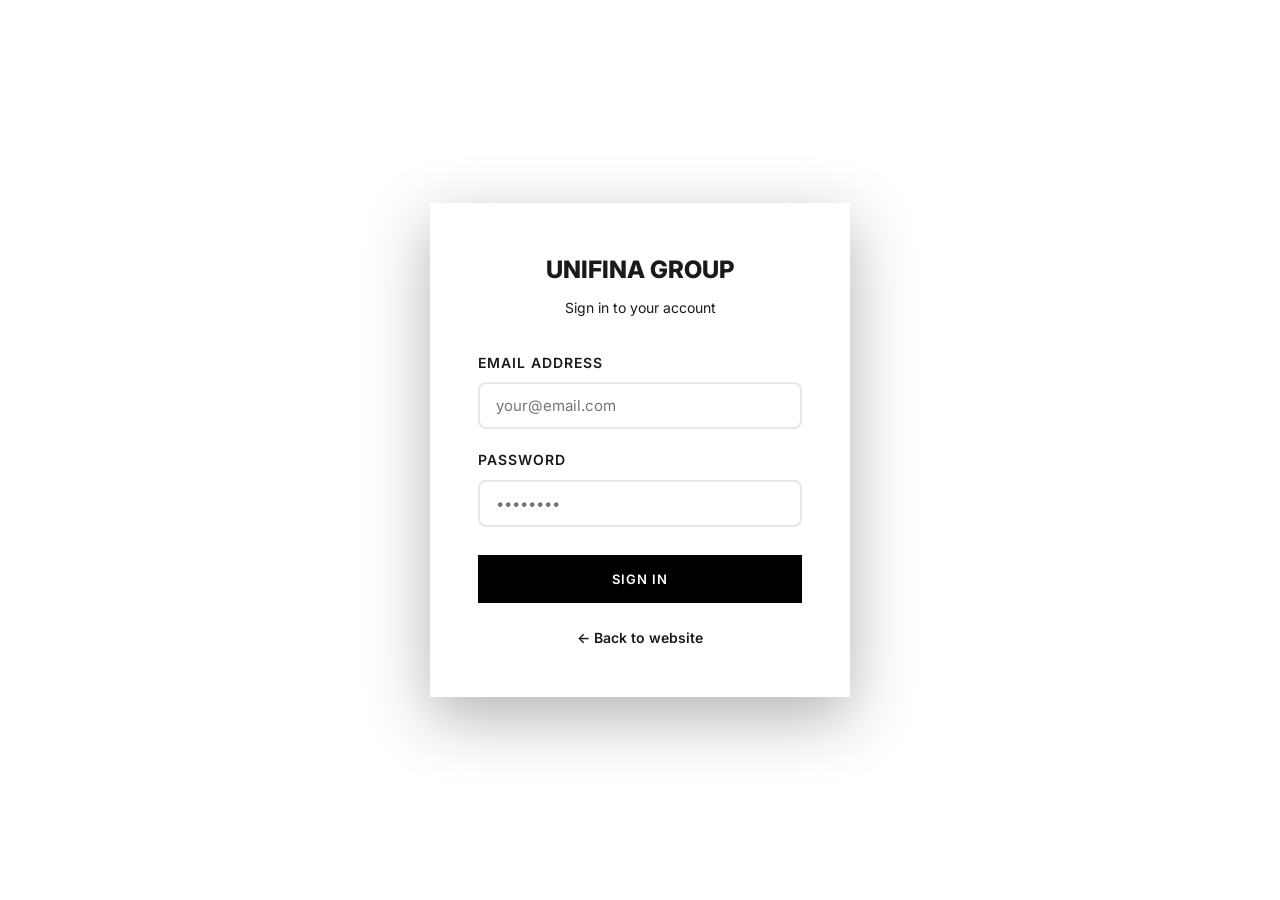
==== frontend/hr-dashboard.html @ 153a6ac1 "Initial commit - Unifina Group HR System" ====
<!DOCTYPE html>
<html lang="en">
<head>
    <meta charset="UTF-8">
    <meta name="viewport" content="width=device-width, initial-scale=1.0">
    <title>HR Dashboard — Unifina Group</title>
    <link rel="stylesheet" href="css/style.css">
    <link rel="preconnect" href="https://fonts.googleapis.com">
<link href="https://fonts.googleapis.com/css2?family=Inter:wght@400;600;700;800&display=swap" rel="stylesheet">
    <style>
        body { background: var(--light-gray); }

       .dashboard-header {
            background: #000000;
            padding: 0 40px;
            height: 64px;
            display: flex;
            justify-content: space-between;
            align-items: center;
            border-bottom: 1px solid rgba(255,255,255,0.1);
        }

        .dashboard-header .logo {
            font-family: 'Playfair Display', serif;
            font-size: 16px;
            color: #ffffff;
            letter-spacing: 1px;
        }

        .dashboard-header .user-info {
            color: var(--white);
            font-size: 14px;
            display: flex;
            align-items: center;
            gap: 16px;
        }

        .logout-btn {
            background: transparent;
            border: 1px solid #ffffff;
            color: #ffffff;
            padding: 6px 18px;
            cursor: pointer;
            font-size: 12px;
            letter-spacing: 0.5px;
            font-family: 'Inter', sans-serif;
            transition: all 0.25s ease;
        }

        .logout-btn:hover {
            background: #000000;
            color: #ffffff;
        }
        .dashboard-body {
            display: flex;
            min-height: calc(100vh - 60px);
        }

        .sidebar {
            width: 240px;
            background: var(--white);
            padding: 24px 0;
            box-shadow: 2px 0 8px rgba(0,0,0,0.06);
        }

        .sidebar-item {
            padding: 14px 24px;
            cursor: pointer;
            font-size: 14px;
            font-weight: 600;
            color: var(--text-muted);
            transition: var(--transition);
            border-left: 3px solid transparent;
        }

        .sidebar-item:hover, .sidebar-item.active {
            color: var(--primary);
            border-left-color: var(--gold);
            background: var(--light-gray);
        }

        .main-content {
            flex: 1;
            padding: 32px 40px;
        }

        .stats-grid {
            display: grid;
            grid-template-columns: repeat(4, 1fr);
            gap: 20px;
            margin-bottom: 32px;
        }

        .stat-card {
            background: var(--white);
            padding: 24px;
            border-radius: var(--border-radius);
            box-shadow: var(--shadow);
            text-align: center;
        }

        .stat-card .stat-number {
            font-size: 36px;
            font-weight: 800;
            color: var(--primary);
        }

        .stat-card .stat-label {
            font-size: 13px;
            color: var(--text-muted);
            margin-top: 4px;
        }

        .stat-card .stat-icon {
            font-size: 28px;
            margin-bottom: 8px;
        }

        .section-card {
            background: var(--white);
            border-radius: var(--border-radius);
            box-shadow: var(--shadow);
            padding: 24px;
            margin-bottom: 24px;
        }

        .section-title {
            font-size: 18px;
            font-weight: 700;
            color: var(--primary);
            margin-bottom: 20px;
            display: flex;
            justify-content: space-between;
            align-items: center;
        }

        .filters {
            display: flex;
            gap: 12px;
            margin-bottom: 20px;
            flex-wrap: wrap;
        }

        .filters input, .filters select {
            padding: 8px 14px;
            border: 2px solid #E5E7EB;
            border-radius: 8px;
            font-size: 14px;
            outline: none;
        }

        .filters input:focus, .filters select:focus {
            border-color: var(--primary);
        }

       .filter-btn {
            padding: 8px 20px;
            background: #000000;
            color: #ffffff;
            border: none;
            cursor: pointer;
            font-size: 12px;
            font-weight: 600;
            letter-spacing: 0.5px;
            text-transform: uppercase;
            font-family: 'Inter', sans-serif;
            transition: all 0.25s ease;
        }

        .filter-btn:hover {
            background: #333333;
        }

        table {
            width: 100%;
            border-collapse: collapse;
            font-size: 14px;
        }

        th {
            background: var(--light-gray);
            padding: 12px 16px;
            text-align: left;
            font-weight: 700;
            color: var(--primary);
            font-size: 13px;
        }

        td {
            padding: 12px 16px;
            border-bottom: 1px solid #F0F0F0;
            color: var(--text-dark);
        }

        tr:hover td {
            background: #FAFAFA;
        }

        .badge {
            padding: 4px 10px;
            border-radius: 20px;
            font-size: 12px;
            font-weight: 600;
        }

        .badge-active { background: #D4EDDA; color: #155724; }
        .badge-late { background: #FFEEBA; color: #856404; }
        .badge-onsite { background: #CCE5FF; color: #004085; }
        .badge-remote { background: #E2CFEE; color: #6F42C1; }
        .badge-hybrid { background: #D1ECF1; color: #0C5460; }

        .hidden { display: none; }
    </style>
</head>
<body>

    <div class="dashboard-header">
        <div class="logo">UNIFINA GROUP — HR Portal</div>
        <div class="user-info">
            <span id="user-name">HR Manager</span>
            <button class="logout-btn" onclick="logout()">Logout</button>
        </div>
    </div>

    <div class="dashboard-body">
        <div class="sidebar">
            <div class="sidebar-item active" onclick="showSection('overview')">📊 Overview</div>
            <div class="sidebar-item" onclick="showSection('employees')">👥 Employees</div>
            <div class="sidebar-item" onclick="showSection('attendance')">📋 Attendance</div>
            <div class="sidebar-item" onclick="showSection('late-report')">⚠️ Late Report</div>
        </div>

        <div class="main-content">

            <!-- OVERVIEW -->
            <div id="section-overview">
                <div class="stats-grid">
                    <div class="stat-card">
                        <div class="stat-icon">👥</div>
                        <div class="stat-number" id="stat-employees">-</div>
                        <div class="stat-label">Total Employees</div>
                    </div>
                    <div class="stat-card">
                        <div class="stat-icon">🏢</div>
                        <div class="stat-number">2</div>
                        <div class="stat-label">Branches</div>
                    </div>
                    <div class="stat-card">
                        <div class="stat-icon">⚠️</div>
                        <div class="stat-number" id="stat-late">-</div>
                        <div class="stat-label">Late This Month</div>
                    </div>
                    <div class="stat-card">
                        <div class="stat-icon">📋</div>
                        <div class="stat-number" id="stat-attendance">-</div>
                        <div class="stat-label">Attendance Records</div>
                    </div>
                </div>

                <div class="section-card">
                    <div class="section-title">Recent Attendance</div>
                    <table>
                        <thead>
                            <tr>
                                <th>Employee</th>
                                <th>Department</th>
                                <th>Branch</th>
                                <th>Type</th>
                                <th>Time</th>
                                <th>Status</th>
                            </tr>
                        </thead>
                        <tbody id="recent-attendance"></tbody>
                    </table>
                </div>
            </div>

            <!-- EMPLOYEES -->
            <div id="section-employees" class="hidden">
                <div class="section-card">
                    <div class="section-title">Employee Directory</div>
                    <div class="filters">
                        <input type="text" id="search-input" placeholder="Search name or title...">
                        <select id="dept-input">
    <option value="">All Departments</option>
    <option>Executive & Strategy</option>
    <option>Human Resources</option>
    <option>Finance & Accounting</option>
    <option>IT & Infrastructure</option>
    <option>Legal & Compliance</option>
    <option>Portfolio Management</option>
    <option>Research & Analysis</option>
    <option>Client Relations — Invest</option>
    <option>Mortgage Origination</option>
    <option>Mortgage Underwriting</option>
    <option>Loan Servicing</option>
    <option>Leasing Sales</option>
    <option>Asset Management</option>
    <option>Insurance Products</option>
    <option>Claims & Risk</option>
    <option>Branch Operations</option>
    <option>Branch HR & Admin</option>
    <option>Branch IT Support</option>
    <option>Investment Advisory</option>
    <option>Retail Investments</option>
    <option>Mortgage Sales — NC</option>
    <option>Property Valuation</option>
    <option>Leasing Advisory — NC</option>
    <option>Insurance Sales — NC</option>
    <option>Auto & Home Insurance</option>
</select>
                        <button class="filter-btn" onclick="loadEmployees()">Search</button>
                        <button class="filter-btn" style="background:#6C757D" onclick="clearFilters()">Clear</button>
                    </div>
                    <table>
                        <thead>
                            <tr>
                                <th>Name</th>
                                <th>Job Title</th>
                                <th>Department</th>
                                <th>Branch</th>
                                <th>Arrangement</th>
                                <th>Status</th>
                            </tr>
                        </thead>
                        <tbody id="employees-table"></tbody>
                    </table>
                </div>
            </div>

            <!-- ATTENDANCE -->
            <div id="section-attendance" class="hidden">
                <div class="section-card">
                    <div class="section-title">Attendance Log</div>
                    <div class="filters">
                        <input type="date" id="date-filter">
                        <button class="filter-btn" onclick="loadAttendance()">Filter</button>
                        <button class="filter-btn" style="background:#6C757D" onclick="loadAttendance(true)">Show All</button>
                    </div>
                    <table>
                        <thead>
                            <tr>
                                <th>Employee</th>
                                <th>Department</th>
                                <th>Branch</th>
                                <th>Date</th>
                                <th>Scan Type</th>
                                <th>Time</th>
                                <th>Type</th>
                                <th>Status</th>
                            </tr>
                        </thead>
                        <tbody id="attendance-table"></tbody>
                    </table>
                </div>
            </div>

            <!-- LATE REPORT -->
            <div id="section-late-report" class="hidden">
                <div class="section-card">
                    <div class="section-title">Late Arrivals Report</div>
                    <table>
                        <thead>
                            <tr>
                                <th>Employee</th>
                                <th>Department</th>
                                <th>Branch</th>
                                <th>Late Arrivals</th>
                            </tr>
                        </thead>
                        <tbody id="late-table"></tbody>
                    </table>
                </div>
            </div>

        </div>
        <!-- EMPLOYEE PROFILE MODAL -->
    <div id="emp-modal" style="display:none; position:fixed; top:0; left:0; width:100%; height:100%; background:rgba(0,0,0,0.6); z-index:9999; overflow-y:auto;">
        <div style="background:#fff; max-width:800px; margin:40px auto; padding:0; position:relative;">
            
            <div style="background:#000; padding:32px 40px; display:flex; justify-content:space-between; align-items:center;">
                <div>
                    <div style="font-size:11px; letter-spacing:3px; color:#C9A84C; text-transform:uppercase; margin-bottom:8px;">Employee Profile</div>
                    <div id="modal-name" style="font-family:'Playfair Display',serif; font-size:28px; color:#fff; font-weight:700;"></div>
                    <div id="modal-title" style="font-size:14px; color:rgba(255,255,255,0.6); margin-top:4px;"></div>
                </div>
                <button onclick="closeModal()" style="background:transparent; border:1px solid rgba(255,255,255,0.4); color:#fff; padding:8px 20px; cursor:pointer; font-size:13px; font-family:'Inter',sans-serif;">Close</button>
            </div>

            <div style="padding:40px;">
                <div style="display:grid; grid-template-columns:1fr 1fr; gap:32px; margin-bottom:32px;">
                    
                    <div>
                        <div style="font-size:11px; font-weight:600; letter-spacing:2px; text-transform:uppercase; color:#8F5A39; margin-bottom:16px; padding-bottom:8px; border-bottom:1px solid #eee;">Personal Information</div>
                        <table style="width:100%; font-size:14px;">
                            <tr><td style="padding:6px 0; color:#999; width:40%;">Employee ID</td><td id="modal-id" style="font-weight:600;"></td></tr>
                            <tr><td style="padding:6px 0; color:#999;">Email</td><td id="modal-email" style="font-weight:600;"></td></tr>
                            <tr><td style="padding:6px 0; color:#999;">Phone</td><td id="modal-phone" style="font-weight:600;"></td></tr>
                            <tr><td style="padding:6px 0; color:#999;">Gender</td><td id="modal-gender" style="font-weight:600;"></td></tr>
                            <tr><td style="padding:6px 0; color:#999;">Birth Date</td><td id="modal-birth" style="font-weight:600;"></td></tr>
                            <tr><td style="padding:6px 0; color:#999;">Address</td><td id="modal-address" style="font-weight:600;"></td></tr>
                            <tr><td style="padding:6px 0; color:#999;">National ID</td><td id="modal-nid" style="font-weight:600;"></td></tr>
                        </table>
                    </div>

                    <div>
                        <div style="font-size:11px; font-weight:600; letter-spacing:2px; text-transform:uppercase; color:#8F5A39; margin-bottom:16px; padding-bottom:8px; border-bottom:1px solid #eee;">Employment Details</div>
                        <table style="width:100%; font-size:14px;">
                            <tr><td style="padding:6px 0; color:#999; width:40%;">Department</td><td id="modal-dept" style="font-weight:600;"></td></tr>
                            <tr><td style="padding:6px 0; color:#999;">Division</td><td id="modal-division" style="font-weight:600;"></td></tr>
                            <tr><td style="padding:6px 0; color:#999;">Branch</td><td id="modal-branch" style="font-weight:600;"></td></tr>
                            <tr><td style="padding:6px 0; color:#999;">Type</td><td id="modal-emptype" style="font-weight:600;"></td></tr>
                            <tr><td style="padding:6px 0; color:#999;">Arrangement</td><td id="modal-arrangement" style="font-weight:600;"></td></tr>
                            <tr><td style="padding:6px 0; color:#999;">Hire Date</td><td id="modal-hire" style="font-weight:600;"></td></tr>
                            <tr><td style="padding:6px 0; color:#999;">Status</td><td id="modal-status" style="font-weight:600;"></td></tr>
                        </table>
                    </div>

                </div>

                <div style="margin-bottom:32px;">
                    <div style="font-size:11px; font-weight:600; letter-spacing:2px; text-transform:uppercase; color:#8F5A39; margin-bottom:16px; padding-bottom:8px; border-bottom:1px solid #eee;">Compensation & RFID</div>
                    <div style="display:grid; grid-template-columns:repeat(3,1fr); gap:16px;">
                        <div style="background:#f8f8f8; padding:20px; text-align:center;">
                            <div style="font-size:11px; color:#999; text-transform:uppercase; letter-spacing:1px; margin-bottom:8px;">Base Salary</div>
                            <div id="modal-salary" style="font-family:'Playfair Display',serif; font-size:24px; font-weight:700; color:#000;"></div>
                        </div>
                        <div style="background:#f8f8f8; padding:20px; text-align:center;">
                            <div style="font-size:11px; color:#999; text-transform:uppercase; letter-spacing:1px; margin-bottom:8px;">RFID Card</div>
                            <div id="modal-rfid" style="font-family:'Playfair Display',serif; font-size:16px; font-weight:700; color:#000;"></div>
                        </div>
                        <div style="background:#f8f8f8; padding:20px; text-align:center;">
                            <div style="font-size:11px; color:#999; text-transform:uppercase; letter-spacing:1px; margin-bottom:8px;">Card Status</div>
                            <div id="modal-card-status" style="font-family:'Playfair Display',serif; font-size:16px; font-weight:700; color:#000;"></div>
                        </div>
                    </div>
                </div>

            </div>
        </div>
    </div>
    </div>

    <script>
        const API = 'http://127.0.0.1:8000';
        const token = localStorage.getItem('access_token');
        const role = localStorage.getItem('user_role');

        if (!token || !['hr', 'admin'].includes(role)) {
            window.location.href = 'login.html';
        }

        function authHeaders() {
            return { 'Authorization': `Bearer ${token}`, 'Content-Type': 'application/json' };
        }

        function showSection(name) {
            document.querySelectorAll('[id^="section-"]').forEach(s => s.classList.add('hidden'));
            document.getElementById(`section-${name}`).classList.remove('hidden');
            document.querySelectorAll('.sidebar-item').forEach(s => s.classList.remove('active'));
            event.target.classList.add('active');

            if (name === 'employees') loadEmployees();
            if (name === 'attendance') loadAttendance();
            if (name === 'late-report') loadLateReport();
        }

        function logout() {
            localStorage.removeItem('access_token');
            localStorage.removeItem('user_role');
            window.location.href = 'login.html';
        }

        function arrangementBadge(arr) {
            const map = { 'On-Site': 'badge-onsite', 'Remote': 'badge-remote', 'Hybrid': 'badge-hybrid' };
            return `<span class="badge ${map[arr] || ''}">${arr}</span>`;
        }

        function statusBadge(s) {
            const map = { 'On Time': 'badge-active', 'Late': 'badge-late' };
            return `<span class="badge ${map[s] || ''}">${s}</span>`;
        }

        async function loadOverview() {
            try {
                const [empRes, attRes, lateRes] = await Promise.all([
                    fetch(`${API}/api/hr/employees/`, { headers: authHeaders() }),
                    fetch(`${API}/api/hr/attendance/`, { headers: authHeaders() }),
                    fetch(`${API}/api/hr/attendance/late-report`, { headers: authHeaders() })
                ]);

                const employees = await empRes.json();
                const attendance = await attRes.json();
                const late = await lateRes.json();

                document.getElementById('stat-employees').textContent = employees.length;
                document.getElementById('stat-attendance').textContent = attendance.length;
                document.getElementById('stat-late').textContent = late.length;

                const tbody = document.getElementById('recent-attendance');
                tbody.innerHTML = '';
                attendance.slice(0, 10).forEach(a => {
                    tbody.innerHTML += `
                        <tr>
                            <td>${a.full_name}</td>
                            <td>${a.department}</td>
                            <td>${a.branch}</td>
                            <td>${a.scan_type}</td>
                            <td>${a.scan_time}</td>
                            <td>${statusBadge(a.status)}</td>
                        </tr>
                    `;
                });
            } catch(e) {
                console.error(e);
            }
        }

       async function loadEmployees() {
    const search = document.getElementById('search-input').value.trim();
    const dept = document.getElementById('dept-input').value.trim();
    
    let url = `${API}/api/hr/employees/?`;
    if (search) url += `search=${encodeURIComponent(search)}&`;
    if (dept) url += `department=${encodeURIComponent(dept)}&`;

    try {
        const res = await fetch(url, { headers: authHeaders() });
        const employees = await res.json();
        const tbody = document.getElementById('employees-table');
        tbody.innerHTML = '';
        
        if (employees.length === 0) {
            tbody.innerHTML = '<tr><td colspan="6" style="text-align:center; color:#999; padding:24px;">No employees found</td></tr>';
            return;
        }
        
      employees.forEach(e => {
            tbody.innerHTML += `
                <tr style="cursor:pointer;" onclick="viewEmployee(${e.employee_id})">
                    <td><strong style="color:#004B87; text-decoration:underline;">${e.full_name}</strong></td>
                    <td>${e.job_title}</td>
                    <td>${e.department}</td>
                    <td>${e.branch_name}</td>
                    <td>${arrangementBadge(e.work_arrangement)}</td>
                    <td><span class="badge badge-active">${e.status}</span></td>
                </tr>
            `;
        });
    } catch(e) {
        console.error('Failed to load employees:', e);
    }
}

        async function loadAttendance(showAll = false) {
            const date = document.getElementById('date-filter').value;
            let url = `${API}/api/hr/attendance/`;
            if (date && !showAll) url += `?date=${date}`;

            const res = await fetch(url, { headers: authHeaders() });
            const records = await res.json();
            const tbody = document.getElementById('attendance-table');
            tbody.innerHTML = '';
            records.forEach(a => {
                tbody.innerHTML += `
                    <tr>
                        <td><strong>${a.full_name}</strong></td>
                        <td>${a.department}</td>
                        <td>${a.branch}</td>
                        <td>${a.work_date}</td>
                        <td>${a.scan_type}</td>
                        <td>${a.scan_time}</td>
                        <td>${a.attendance_type}</td>
                        <td>${statusBadge(a.status)}</td>
                    </tr>
                `;
            });
        }

        async function loadLateReport() {
            const res = await fetch(`${API}/api/hr/attendance/late-report`, { headers: authHeaders() });
            const records = await res.json();
            const tbody = document.getElementById('late-table');
            tbody.innerHTML = '';
            records.forEach(r => {
                tbody.innerHTML += `
                    <tr>
                        <td><strong>${r.full_name}</strong></td>
                        <td>${r.department}</td>
                        <td>${r.branch_name}</td>
                        <td><span class="badge badge-late">${r.late_arrivals} times</span></td>
                    </tr>
                `;
            });
        }

        function clearFilters() {
            document.getElementById('search-input').value = '';
            document.getElementById('dept-input').value = '';
            loadEmployees();
        }

        loadOverview();
        async function viewEmployee(id) {
            try {
                const res = await fetch(`${API}/api/hr/employees/${id}`, { headers: authHeaders() });
                const e = await res.json();

                document.getElementById('modal-name').textContent = e.full_name;
                document.getElementById('modal-title').textContent = e.job_title;
                document.getElementById('modal-id').textContent = '#' + e.employee_id;
                document.getElementById('modal-email').textContent = e.email;
                document.getElementById('modal-phone').textContent = e.phone || '—';
                document.getElementById('modal-gender').textContent = e.gender || '—';
                document.getElementById('modal-birth').textContent = e.birth_date || '—';
                document.getElementById('modal-address').textContent = e.address || '—';
                document.getElementById('modal-nid').textContent = e.national_id || '—';
                document.getElementById('modal-dept').textContent = e.department;
                document.getElementById('modal-division').textContent = e.division || '—';
                document.getElementById('modal-branch').textContent = e.branch_name;
                document.getElementById('modal-emptype').textContent = e.employment_type || '—';
                document.getElementById('modal-arrangement').textContent = e.work_arrangement;
                document.getElementById('modal-hire').textContent = e.hire_date || '—';
                document.getElementById('modal-status').textContent = e.status;
                document.getElementById('modal-salary').textContent = 'EGP ' + Number(e.salary).toLocaleString();
                document.getElementById('modal-rfid').textContent = e.card_uid || 'Not Assigned';
                document.getElementById('modal-card-status').textContent = e.card_active ? 'Active' : 'Inactive';

                document.getElementById('emp-modal').style.display = 'block';
                document.body.style.overflow = 'hidden';
            } catch(err) {
                console.error('Failed to load employee:', err);
            }
        }

        function closeModal() {
            document.getElementById('emp-modal').style.display = 'none';
            document.body.style.overflow = 'auto';
        }

        window.onclick = function(e) {
            const modal = document.getElementById('emp-modal');
            if (e.target === modal) closeModal();
        }
    </script>

</body>
</html>
---- frontend/css/style.css ----
/* ============================================================
   UNIFINA GROUP — Professional Financial Design System
   Inspired by JPMorgan Chase & Co.
   ============================================================ */

@import url('https://fonts.googleapis.com/css2?family=Playfair+Display:wght@400;600;700&family=Inter:wght@300;400;500;600&display=swap');

:root {
    --black: #000000;
    --white: #FFFFFF;
    --travertine: #F4EFE7;
    --bronze: #8F5A39;
    --bronze-light: #A8784F;
    --navy: #004B87;
    --blue: #117ACA;
    --gray-100: #F8F8F8;
    --gray-200: #EEEEEE;
    --gray-400: #999999;
    --gray-600: #555555;
    --gray-800: #222222;
    --text: #1A1A1A;
    --border: #E0E0E0;
    --radius: 2px;
    --shadow: 0 2px 16px rgba(0, 0, 0, 0.06);
    --transition: all 0.25s ease;
}

* {
    margin: 0;
    padding: 0;
    box-sizing: border-box;
}

html {
    scroll-behavior: smooth;
}

body {
    font-family: 'Inter', sans-serif;
    font-weight: 400;
    color: var(--text);
    background: var(--white);
    font-size: 15px;
    line-height: 1.6;
    -webkit-font-smoothing: antialiased;
}

h1,
h2,
h3,
h4 {
    font-family: 'Playfair Display', serif;
    font-weight: 700;
    line-height: 1.2;
    color: var(--black);
}

/* ── NAVBAR ─────────────────────────────────────────────── */
.navbar {
    display: flex;
    justify-content: space-between;
    align-items: center;
    padding: 0 60px;
    height: 72px;
    background: var(--white);
    border-bottom: 1px solid var(--border);
    position: sticky;
    top: 0;
    z-index: 1000;
}

.nav-logo {
    font-family: 'Playfair Display', serif;
    font-size: 18px;
    font-weight: 700;
    color: var(--black);
    letter-spacing: 1px;
    text-transform: uppercase;
}

.nav-links {
    list-style: none;
    display: flex;
    gap: 40px;
    align-items: center;
}

.nav-links a {
    color: var(--gray-600);
    text-decoration: none;
    font-size: 13px;
    font-weight: 500;
    letter-spacing: 0.5px;
    text-transform: uppercase;
    transition: var(--transition);
}

.nav-links a:hover {
    color: var(--black);
}

.btn-login {
    background: var(--black) !important;
    color: var(--white) !important;
    padding: 10px 24px !important;
    font-size: 12px !important;
    letter-spacing: 1px !important;
}

.btn-login:hover {
    background: var(--gray-800) !important;
}

/* ── HERO ────────────────────────────────────────────────── */
.hero {
    background: var(--black);
    color: var(--white);
    padding: 120px 60px;
    min-height: 560px;
    display: flex;
    flex-direction: column;
    justify-content: center;
    position: relative;
    overflow: hidden;
}

.hero::before {
    content: '';
    position: absolute;
    top: 0;
    left: 0;
    right: 0;
    bottom: 0;
    background: linear-gradient(135deg, rgba(0, 75, 135, 0.4) 0%, rgba(0, 0, 0, 0.8) 100%);
    z-index: 1;
}

.hero>* {
    position: relative;
    z-index: 2;
}

.hero-eyebrow {
    font-size: 11px;
    font-weight: 500;
    letter-spacing: 3px;
    text-transform: uppercase;
    color: var(--blue);
    margin-bottom: 20px;
}

.hero h1 {
    font-size: 56px;
    font-weight: 700;
    color: var(--white);
    max-width: 700px;
    margin-bottom: 24px;
    line-height: 1.1;
}

.hero p {
    font-size: 17px;
    color: rgba(255, 255, 255, 0.7);
    max-width: 500px;
    margin-bottom: 48px;
    font-weight: 300;
}

.hero-buttons {
    display: flex;
    gap: 16px;
}

/* ── BUTTONS ─────────────────────────────────────────────── */
.btn-primary {
    display: inline-block;
    background: var(--black);
    color: var(--white);
    padding: 14px 32px;
    text-decoration: none;
    font-size: 13px;
    font-weight: 600;
    letter-spacing: 1px;
    text-transform: uppercase;
    transition: var(--transition);
    border: 2px solid var(--black);
    cursor: pointer;
}

.btn-primary:hover {
    background: transparent;
    color: var(--black);
}

.btn-secondary {
    display: inline-block;
    background: transparent;
    color: var(--white);
    padding: 14px 32px;
    text-decoration: none;
    font-size: 13px;
    font-weight: 600;
    letter-spacing: 1px;
    text-transform: uppercase;
    border: 2px solid rgba(255, 255, 255, 0.4);
    transition: var(--transition);
}

.btn-secondary:hover {
    border-color: var(--white);
}

.btn-dark {
    display: inline-block;
    background: var(--black);
    color: var(--white);
    padding: 14px 32px;
    text-decoration: none;
    font-size: 13px;
    font-weight: 600;
    letter-spacing: 1px;
    text-transform: uppercase;
    transition: var(--transition);
    border: 2px solid var(--black);
}

.btn-dark:hover {
    background: transparent;
    color: var(--black);
}

.btn-whatsapp {
    display: inline-block;
    background: #25D366;
    color: var(--white);
    padding: 14px 32px;
    text-decoration: none;
    font-size: 13px;
    font-weight: 600;
    letter-spacing: 1px;
    text-transform: uppercase;
    transition: var(--transition);
}

/* ── SERVICES ────────────────────────────────────────────── */
.services {
    padding: 100px 60px;
    background: var(--white);
}

.section-label {
    font-size: 11px;
    font-weight: 600;
    letter-spacing: 3px;
    text-transform: uppercase;
    color: var(--bronze);
    margin-bottom: 16px;
}

.services h2 {
    font-size: 40px;
    margin-bottom: 60px;
    max-width: 500px;
}

.services-grid {
    display: grid;
    grid-template-columns: repeat(3, 1fr);
    gap: 1px;
    background: var(--border);
    border: 1px solid var(--border);
}

.service-card {
    background: var(--white);
    padding: 48px 36px;
    transition: var(--transition);
    cursor: default;
}

.service-card:hover {
    background: var(--travertine);
}

.service-number {
    font-size: 11px;
    font-weight: 600;
    color: var(--gray-400);
    letter-spacing: 2px;
    margin-bottom: 24px;
}

.service-card h3 {
    font-size: 20px;
    font-family: 'Playfair Display', serif;
    margin-bottom: 16px;
    color: var(--black);
}

.service-card p {
    color: var(--gray-600);
    font-size: 14px;
    line-height: 1.7;
}

.service-divider {
    width: 32px;
    height: 2px;
    background: var(--bronze);
    margin-bottom: 20px;
}

/* ── TRUST BAR ───────────────────────────────────────────── */
.trust {
    display: grid;
    grid-template-columns: repeat(4, 1fr);
    background: var(--black);
    color: var(--white);
}

.trust-stat {
    padding: 60px 40px;
    border-right: 1px solid rgba(255, 255, 255, 0.1);
    text-align: left;
}

.trust-stat:last-child {
    border-right: none;
}

.trust-stat span {
    display: block;
    font-family: 'Playfair Display', serif;
    font-size: 44px;
    font-weight: 700;
    color: var(--white);
    margin-bottom: 8px;
}

.trust-stat p {
    font-size: 12px;
    letter-spacing: 1px;
    text-transform: uppercase;
    color: rgba(255, 255, 255, 0.5);
}

/* ── TEAM ────────────────────────────────────────────────── */
.team {
    padding: 100px 60px;
    background: var(--travertine);
}

.team h2 {
    font-size: 40px;
    margin-bottom: 60px;
}

.team-grid {
    display: grid;
    grid-template-columns: repeat(4, 1fr);
    gap: 24px;
}

.team-card {
    background: var(--white);
    padding: 32px 24px;
    transition: var(--transition);
}

.team-card:hover {
    box-shadow: 0 8px 32px rgba(0, 0, 0, 0.1);
    transform: translateY(-2px);
}

.team-avatar {
    width: 56px;
    height: 56px;
    background: var(--navy);
    color: var(--white);
    display: flex;
    align-items: center;
    justify-content: center;
    font-size: 18px;
    font-family: 'Playfair Display', serif;
    font-weight: 700;
    margin-bottom: 20px;
}

.team-card h4 {
    font-size: 16px;
    font-family: 'Playfair Display', serif;
    color: var(--black);
    margin-bottom: 6px;
}

.team-card p {
    font-size: 12px;
    color: var(--gray-600);
    text-transform: uppercase;
    letter-spacing: 0.5px;
}

.team-dept {
    font-size: 11px;
    color: var(--bronze);
    margin-top: 4px;
    font-weight: 500;
}

/* ── CONTACT CTA ─────────────────────────────────────────── */
.contact-cta {
    padding: 100px 60px;
    background: var(--navy);
    color: var(--white);
    text-align: center;
}

.contact-cta h2 {
    font-size: 40px;
    color: var(--white);
    margin-bottom: 16px;
}

.contact-cta p {
    color: rgba(255, 255, 255, 0.6);
    margin-bottom: 40px;
    font-size: 16px;
}

.contact-buttons {
    display: flex;
    gap: 16px;
    justify-content: center;
}

/* ── FOOTER ──────────────────────────────────────────────── */
footer {
    background: var(--black);
    color: rgba(255, 255, 255, 0.4);
    text-align: center;
    padding: 28px;
    font-size: 12px;
    letter-spacing: 0.5px;
}

/* ── FORMS ───────────────────────────────────────────────── */
.form-group {
    margin-bottom: 24px;
}

.form-group label {
    display: block;
    font-size: 11px;
    font-weight: 600;
    letter-spacing: 1px;
    text-transform: uppercase;
    color: var(--gray-600);
    margin-bottom: 8px;
}

.form-group input,
.form-group textarea,
.form-group select {
    width: 100%;
    padding: 12px 16px;
    border: 1px solid var(--border);
    border-radius: 0;
    font-size: 15px;
    font-family: 'Inter', sans-serif;
    outline: none;
    transition: var(--transition);
    background: var(--white);
}

.form-group input:focus,
.form-group textarea:focus,
.form-group select:focus {
    border-color: var(--black);
}

/* ── DASHBOARD ───────────────────────────────────────────── */
.dashboard-header {
    background: var(--black);
    padding: 0 40px;
    height: 64px;
    display: flex;
    justify-content: space-between;
    align-items: center;
    border-bottom: 1px solid rgba(255, 255, 255, 0.1);
}

.dashboard-header .logo {
    font-family: 'Playfair Display', serif;
    font-size: 16px;
    color: var(--white);
    letter-spacing: 1px;
}

.dashboard-header .user-info {
    color: rgba(255, 255, 255, 0.6);
    font-size: 13px;
    display: flex;
    align-items: center;
    gap: 20px;
}

.logout-btn {
    background: transparent;
    border: 1px solid rgba(255, 255, 255, 0.3);
    color: rgba(255, 255, 255, 0.7);
    padding: 6px 18px;
    cursor: pointer;
    font-size: 12px;
    letter-spacing: 0.5px;
    transition: var(--transition);
    font-family: 'Inter', sans-serif;
}

.logout-btn:hover {
    border-color: var(--white);
    color: var(--white);
}

.dashboard-body {
    display: flex;
    min-height: calc(100vh - 64px);
}

.sidebar {
    width: 220px;
    background: var(--gray-100);
    border-right: 1px solid var(--border);
    padding: 32px 0;
}

.sidebar-item {
    padding: 12px 24px;
    cursor: pointer;
    font-size: 13px;
    font-weight: 500;
    color: var(--gray-600);
    transition: var(--transition);
    border-left: 2px solid transparent;
    letter-spacing: 0.3px;
}

.sidebar-item:hover,
.sidebar-item.active {
    color: var(--black);
    border-left-color: var(--black);
    background: var(--white);
}

.main-content {
    flex: 1;
    padding: 40px;
    background: var(--gray-100);
}

.stats-grid {
    display: grid;
    grid-template-columns: repeat(4, 1fr);
    gap: 16px;
    margin-bottom: 32px;
}

.stat-card {
    background: var(--white);
    padding: 28px;
    border: 1px solid var(--border);
}

.stat-card .stat-number {
    font-family: 'Playfair Display', serif;
    font-size: 36px;
    font-weight: 700;
    color: var(--black);
    line-height: 1;
    margin-bottom: 8px;
}

.stat-card .stat-label {
    font-size: 11px;
    color: var(--gray-400);
    text-transform: uppercase;
    letter-spacing: 1px;
}

.stat-card .stat-icon {
    display: none;
}

.section-card {
    background: var(--white);
    border: 1px solid var(--border);
    padding: 28px;
    margin-bottom: 20px;
}

.section-title {
    font-size: 16px;
    font-family: 'Playfair Display', serif;
    font-weight: 700;
    color: var(--black);
    margin-bottom: 24px;
    padding-bottom: 16px;
    border-bottom: 1px solid var(--border);
    display: flex;
    justify-content: space-between;
    align-items: center;
}

.filters {
    display: flex;
    gap: 12px;
    margin-bottom: 20px;
    flex-wrap: wrap;
}

.filters input,
.filters select {
    padding: 8px 14px;
    border: 1px solid var(--border);
    font-size: 13px;
    outline: none;
    font-family: 'Inter', sans-serif;
}

.filters input:focus,
.filters select:focus {
    border-color: var(--black);
}

.filter-btn {
    padding: 8px 20px;
    background: var(--black);
    color: var(--white);
    border: none;
    cursor: pointer;
    font-size: 12px;
    font-weight: 600;
    letter-spacing: 0.5px;
    text-transform: uppercase;
    font-family: 'Inter', sans-serif;
    transition: var(--transition);
}

.filter-btn:hover {
    background: var(--gray-800);
}

table {
    width: 100%;
    border-collapse: collapse;
    font-size: 13px;
}

th {
    background: var(--gray-100);
    padding: 10px 16px;
    text-align: left;
    font-weight: 600;
    color: var(--gray-600);
    font-size: 11px;
    text-transform: uppercase;
    letter-spacing: 0.5px;
    border-bottom: 1px solid var(--border);
}

td {
    padding: 12px 16px;
    border-bottom: 1px solid var(--gray-200);
    color: var(--text);
}

tr:hover td {
    background: var(--gray-100);
}

.badge {
    padding: 3px 10px;
    font-size: 11px;
    font-weight: 600;
    letter-spacing: 0.5px;
    text-transform: uppercase;
}

.badge-active {
    background: #E8F5E9;
    color: #2E7D32;
}

.badge-late {
    background: #FFF8E1;
    color: #F57F17;
}

.badge-onsite {
    background: #E3F2FD;
    color: #1565C0;
}

.badge-remote {
    background: #F3E5F5;
    color: #6A1B9A;
}

.badge-hybrid {
    background: #E0F2F1;
    color: #00695C;
}

.hidden {
    display: none;
}

/* ── RESPONSIVE ──────────────────────────────────────────── */
@media (max-width: 768px) {
    .navbar {
        padding: 0 20px;
    }

    .nav-links {
        gap: 16px;
    }

    .hero {
        padding: 60px 20px;
    }

    .hero h1 {
        font-size: 34px;
    }

    .services {
        padding: 60px 20px;
    }

    .services-grid {
        grid-template-columns: 1fr;
    }

    .trust {
        grid-template-columns: repeat(2, 1fr);
    }

    .team-grid {
        grid-template-columns: repeat(2, 1fr);
    }

    .team {
        padding: 60px 20px;
    }

    .contact-cta {
        padding: 60px 20px;
    }

    .stats-grid {
        grid-template-columns: repeat(2, 1fr);
    }

    .hero-buttons {
        flex-direction: column;
    }

    .contact-buttons {
        flex-direction: column;
        align-items: center;
    }

    .sidebar {
        width: 160px;
    }

    .main-content {
        padding: 20px;
    }
}

/* ── ANIMATIONS ──────────────────────────────────────────── */
@keyframes fadeUp {
    from {
        opacity: 0;
        transform: translateY(16px);
    }

    to {
        opacity: 1;
        transform: translateY(0);
    }
}

.team-card,
.service-card,
.stat-card {
    animation: fadeUp 0.4s ease forwards;
}

/* ── PURPOSE SECTION ─────────────────────────────────────── */
.purpose-section {
    display: grid;
    grid-template-columns: 1fr 1fr;
    min-height: 560px;
}

.purpose-image {
    overflow: hidden;
}

.purpose-image img {
    width: 100%;
    height: 100%;
    object-fit: cover;
    display: block;
    transition: transform 0.6s ease;
}

.purpose-image:hover img {
    transform: scale(1.03);
}

.purpose-text {
    background: var(--travertine);
    padding: 80px 60px;
    display: flex;
    flex-direction: column;
    justify-content: center;
}

.purpose-text h2 {
    font-size: 36px;
    margin-bottom: 20px;
    line-height: 1.2;
}

.purpose-text p {
    color: var(--gray-600);
    line-height: 1.8;
    font-size: 15px;
}

@media (max-width: 768px) {
    .purpose-section {
        grid-template-columns: 1fr;
    }

    .purpose-text {
        padding: 40px 20px;
    }
}
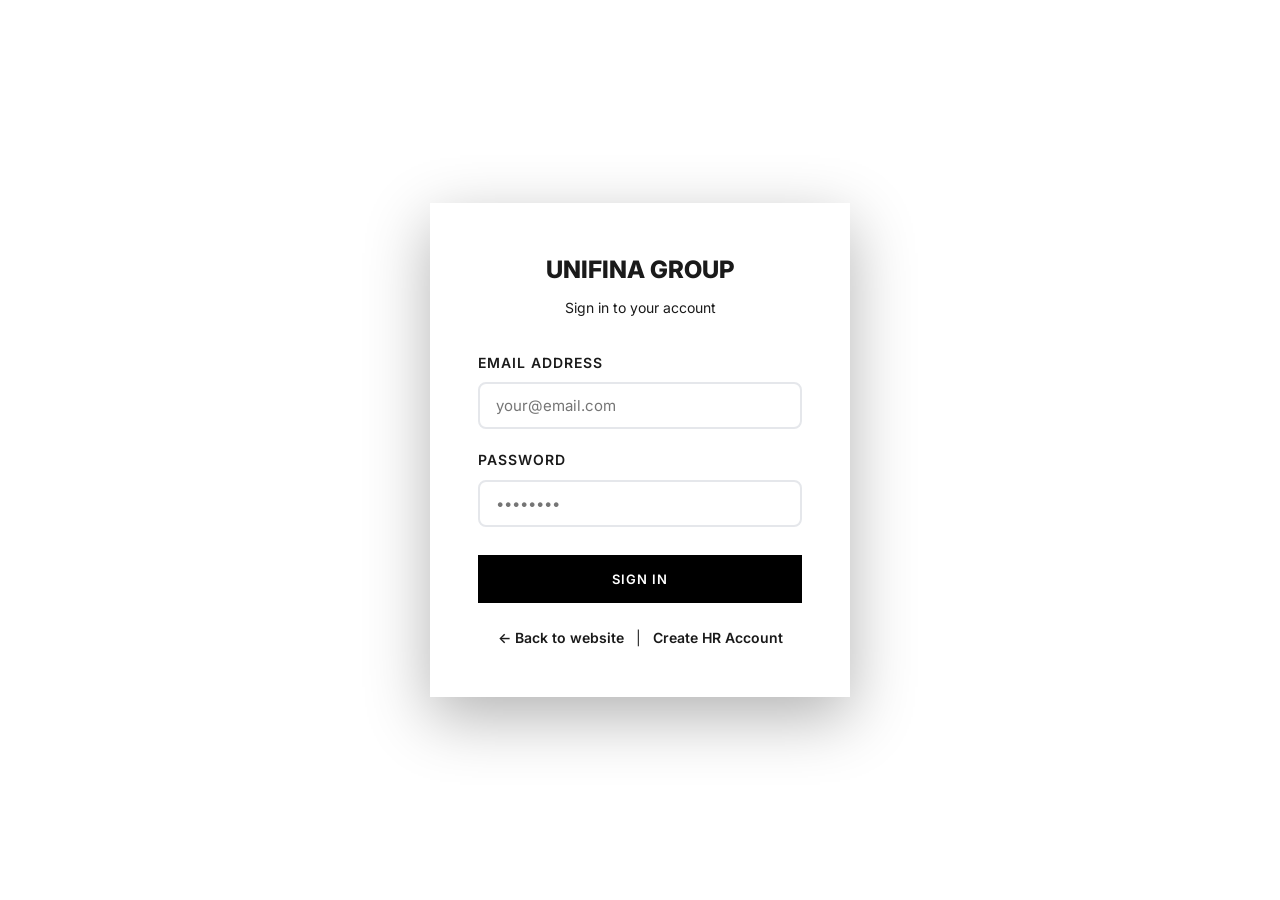
==== commit 0dcb1f8c: "Fixed attendance branch display, time format, removed duplicates, added live status" ====
--- a/frontend/hr-dashboard.html
+++ b/frontend/hr-dashboard.html
@@ -4,13 +4,13 @@
     <meta charset="UTF-8">
     <meta name="viewport" content="width=device-width, initial-scale=1.0">
     <title>HR Dashboard — Unifina Group</title>
+    <link rel="preconnect" href="https://fonts.googleapis.com">
+    <link href="https://fonts.googleapis.com/css2?family=Playfair+Display:wght@400;600;700&family=Inter:wght@300;400;500;600&display=swap" rel="stylesheet">
     <link rel="stylesheet" href="css/style.css">
-    <link rel="preconnect" href="https://fonts.googleapis.com">
-<link href="https://fonts.googleapis.com/css2?family=Inter:wght@400;600;700;800&display=swap" rel="stylesheet">
     <style>
-        body { background: var(--light-gray); }
-
-       .dashboard-header {
+        body { background: #F8F8F8; }
+
+        .dashboard-header {
             background: #000000;
             padding: 0 40px;
             height: 64px;
@@ -28,110 +28,112 @@
         }
 
         .dashboard-header .user-info {
-            color: var(--white);
-            font-size: 14px;
+            color: #ffffff;
+            font-size: 13px;
             display: flex;
             align-items: center;
-            gap: 16px;
+            gap: 20px;
         }
 
         .logout-btn {
             background: transparent;
-            border: 1px solid #ffffff;
+            border: 2px solid #ffffff;
             color: #ffffff;
-            padding: 6px 18px;
+            padding: 8px 20px;
             cursor: pointer;
             font-size: 12px;
-            letter-spacing: 0.5px;
+            font-weight: 600;
+            letter-spacing: 1px;
+            text-transform: uppercase;
             font-family: 'Inter', sans-serif;
             transition: all 0.25s ease;
         }
 
         .logout-btn:hover {
-            background: #000000;
-            color: #ffffff;
-        }
+            background: #ffffff;
+            color: #000000;
+        }
+
         .dashboard-body {
             display: flex;
-            min-height: calc(100vh - 60px);
+            min-height: calc(100vh - 64px);
         }
 
         .sidebar {
-            width: 240px;
-            background: var(--white);
-            padding: 24px 0;
-            box-shadow: 2px 0 8px rgba(0,0,0,0.06);
+            width: 220px;
+            background: #ffffff;
+            border-right: 1px solid #E0E0E0;
+            padding: 32px 0;
         }
 
         .sidebar-item {
-            padding: 14px 24px;
+            padding: 12px 24px;
             cursor: pointer;
-            font-size: 14px;
-            font-weight: 600;
-            color: var(--text-muted);
-            transition: var(--transition);
-            border-left: 3px solid transparent;
+            font-size: 13px;
+            font-weight: 500;
+            color: #555555;
+            transition: all 0.25s ease;
+            border-left: 2px solid transparent;
+            letter-spacing: 0.3px;
         }
 
         .sidebar-item:hover, .sidebar-item.active {
-            color: var(--primary);
-            border-left-color: var(--gold);
-            background: var(--light-gray);
+            color: #000000;
+            border-left-color: #000000;
+            background: #F8F8F8;
         }
 
         .main-content {
             flex: 1;
-            padding: 32px 40px;
+            padding: 40px;
         }
 
         .stats-grid {
             display: grid;
             grid-template-columns: repeat(4, 1fr);
-            gap: 20px;
+            gap: 16px;
             margin-bottom: 32px;
         }
 
         .stat-card {
-            background: var(--white);
-            padding: 24px;
-            border-radius: var(--border-radius);
-            box-shadow: var(--shadow);
-            text-align: center;
+            background: #ffffff;
+            padding: 28px;
+            border: 1px solid #E0E0E0;
         }
 
         .stat-card .stat-number {
+            font-family: 'Playfair Display', serif;
             font-size: 36px;
-            font-weight: 800;
-            color: var(--primary);
+            font-weight: 700;
+            color: #000000;
+            line-height: 1;
+            margin-bottom: 8px;
         }
 
         .stat-card .stat-label {
-            font-size: 13px;
-            color: var(--text-muted);
-            margin-top: 4px;
-        }
-
-        .stat-card .stat-icon {
-            font-size: 28px;
-            margin-bottom: 8px;
-        }
+            font-size: 11px;
+            color: #999999;
+            text-transform: uppercase;
+            letter-spacing: 1px;
+        }
+
+        .stat-card .stat-icon { display: none; }
 
         .section-card {
-            background: var(--white);
-            border-radius: var(--border-radius);
-            box-shadow: var(--shadow);
-            padding: 24px;
-            margin-bottom: 24px;
+            background: #ffffff;
+            border: 1px solid #E0E0E0;
+            padding: 28px;
+            margin-bottom: 20px;
         }
 
         .section-title {
+            font-family: 'Playfair Display', serif;
             font-size: 18px;
             font-weight: 700;
-            color: var(--primary);
-            margin-bottom: 20px;
-            display: flex;
-            justify-content: space-between;
-            align-items: center;
+            color: #000000;
+            margin-bottom: 24px;
+            padding-bottom: 16px;
+            border-bottom: 1px solid #E0E0E0;
         }
 
         .filters {
@@ -143,17 +145,17 @@
 
         .filters input, .filters select {
             padding: 8px 14px;
-            border: 2px solid #E5E7EB;
-            border-radius: 8px;
-            font-size: 14px;
+            border: 1px solid #E0E0E0;
+            font-size: 13px;
             outline: none;
+            font-family: 'Inter', sans-serif;
         }
 
         .filters input:focus, .filters select:focus {
-            border-color: var(--primary);
-        }
-
-       .filter-btn {
+            border-color: #000000;
+        }
+
+        .filter-btn {
             padding: 8px 20px;
             background: #000000;
             color: #ffffff;
@@ -167,49 +169,67 @@
             transition: all 0.25s ease;
         }
 
-        .filter-btn:hover {
-            background: #333333;
-        }
+        .filter-btn:hover { background: #333333; }
 
         table {
             width: 100%;
             border-collapse: collapse;
-            font-size: 14px;
+            font-size: 13px;
         }
 
         th {
-            background: var(--light-gray);
-            padding: 12px 16px;
+            background: #F8F8F8;
+            padding: 10px 16px;
             text-align: left;
-            font-weight: 700;
-            color: var(--primary);
-            font-size: 13px;
+            font-weight: 600;
+            color: #555555;
+            font-size: 11px;
+            text-transform: uppercase;
+            letter-spacing: 0.5px;
+            border-bottom: 1px solid #E0E0E0;
         }
 
         td {
             padding: 12px 16px;
-            border-bottom: 1px solid #F0F0F0;
-            color: var(--text-dark);
-        }
-
-        tr:hover td {
-            background: #FAFAFA;
-        }
+            border-bottom: 1px solid #EEEEEE;
+            color: #1A1A1A;
+        }
+
+        tr:hover td { background: #F8F8F8; }
 
         .badge {
-            padding: 4px 10px;
-            border-radius: 20px;
-            font-size: 12px;
+            padding: 3px 10px;
+            font-size: 11px;
             font-weight: 600;
-        }
-
-        .badge-active { background: #D4EDDA; color: #155724; }
-        .badge-late { background: #FFEEBA; color: #856404; }
-        .badge-onsite { background: #CCE5FF; color: #004085; }
-        .badge-remote { background: #E2CFEE; color: #6F42C1; }
-        .badge-hybrid { background: #D1ECF1; color: #0C5460; }
+            letter-spacing: 0.5px;
+            text-transform: uppercase;
+        }
+
+        .badge-active { background: #E8F5E9; color: #2E7D32; }
+        .badge-late { background: #FFF8E1; color: #F57F17; }
+        .badge-onsite { background: #E3F2FD; color: #1565C0; }
+        .badge-remote { background: #F3E5F5; color: #6A1B9A; }
+        .badge-hybrid { background: #E0F2F1; color: #00695C; }
+        .badge-present { background: #E8F5E9; color: #2E7D32; }
+        .badge-checkedout { background: #EEEEEE; color: #555555; }
 
         .hidden { display: none; }
+
+        .live-dot {
+            width: 8px;
+            height: 8px;
+            background: #2ECC71;
+            border-radius: 50%;
+            display: inline-block;
+            margin-right: 6px;
+            animation: pulse 1.5s infinite;
+        }
+
+        @keyframes pulse {
+            0% { opacity: 1; }
+            50% { opacity: 0.3; }
+            100% { opacity: 1; }
+        }
     </style>
 </head>
 <body>
@@ -224,10 +244,11 @@
 
     <div class="dashboard-body">
         <div class="sidebar">
-            <div class="sidebar-item active" onclick="showSection('overview')">📊 Overview</div>
-            <div class="sidebar-item" onclick="showSection('employees')">👥 Employees</div>
-            <div class="sidebar-item" onclick="showSection('attendance')">📋 Attendance</div>
-            <div class="sidebar-item" onclick="showSection('late-report')">⚠️ Late Report</div>
+            <div class="sidebar-item active" onclick="showSection('overview', this)">Overview</div>
+            <div class="sidebar-item" onclick="showSection('employees', this)">Employees</div>
+            <div class="sidebar-item" onclick="showSection('attendance', this)">Attendance</div>
+            <div class="sidebar-item" onclick="showSection('live', this)">Live Status</div>
+            <div class="sidebar-item" onclick="showSection('late-report', this)">Late Report</div>
         </div>
 
         <div class="main-content">
@@ -236,22 +257,18 @@
             <div id="section-overview">
                 <div class="stats-grid">
                     <div class="stat-card">
-                        <div class="stat-icon">👥</div>
                         <div class="stat-number" id="stat-employees">-</div>
                         <div class="stat-label">Total Employees</div>
                     </div>
                     <div class="stat-card">
-                        <div class="stat-icon">🏢</div>
                         <div class="stat-number">2</div>
                         <div class="stat-label">Branches</div>
                     </div>
                     <div class="stat-card">
-                        <div class="stat-icon">⚠️</div>
                         <div class="stat-number" id="stat-late">-</div>
                         <div class="stat-label">Late This Month</div>
                     </div>
                     <div class="stat-card">
-                        <div class="stat-icon">📋</div>
                         <div class="stat-number" id="stat-attendance">-</div>
                         <div class="stat-label">Attendance Records</div>
                     </div>
@@ -265,7 +282,7 @@
                                 <th>Employee</th>
                                 <th>Department</th>
                                 <th>Branch</th>
-                                <th>Type</th>
+                                <th>Scan Type</th>
                                 <th>Time</th>
                                 <th>Status</th>
                             </tr>
@@ -282,33 +299,44 @@
                     <div class="filters">
                         <input type="text" id="search-input" placeholder="Search name or title...">
                         <select id="dept-input">
-    <option value="">All Departments</option>
-    <option>Executive & Strategy</option>
-    <option>Human Resources</option>
-    <option>Finance & Accounting</option>
-    <option>IT & Infrastructure</option>
-    <option>Legal & Compliance</option>
-    <option>Portfolio Management</option>
-    <option>Research & Analysis</option>
-    <option>Client Relations — Invest</option>
-    <option>Mortgage Origination</option>
-    <option>Mortgage Underwriting</option>
-    <option>Loan Servicing</option>
-    <option>Leasing Sales</option>
-    <option>Asset Management</option>
-    <option>Insurance Products</option>
-    <option>Claims & Risk</option>
-    <option>Branch Operations</option>
-    <option>Branch HR & Admin</option>
-    <option>Branch IT Support</option>
-    <option>Investment Advisory</option>
-    <option>Retail Investments</option>
-    <option>Mortgage Sales — NC</option>
-    <option>Property Valuation</option>
-    <option>Leasing Advisory — NC</option>
-    <option>Insurance Sales — NC</option>
-    <option>Auto & Home Insurance</option>
-</select>
+                            <option value="">All Departments</option>
+                            <option>Executive & Strategy</option>
+                            <option>Human Resources</option>
+                            <option>Finance & Accounting</option>
+                            <option>IT & Infrastructure</option>
+                            <option>Legal & Compliance</option>
+                            <option>Portfolio Management</option>
+                            <option>Research & Analysis</option>
+                            <option>Client Relations — Invest</option>
+                            <option>Mortgage Origination</option>
+                            <option>Mortgage Underwriting</option>
+                            <option>Loan Servicing</option>
+                            <option>Leasing Sales</option>
+                            <option>Asset Management</option>
+                            <option>Insurance Products</option>
+                            <option>Claims & Risk</option>
+                            <option>Branch Operations</option>
+                            <option>Branch HR & Admin</option>
+                            <option>Branch IT Support</option>
+                            <option>Investment Advisory</option>
+                            <option>Retail Investments</option>
+                            <option>Mortgage Sales — NC</option>
+                            <option>Property Valuation</option>
+                            <option>Leasing Advisory — NC</option>
+                            <option>Insurance Sales — NC</option>
+                            <option>Auto & Home Insurance</option>
+                        </select>
+                        <select id="arrangement-input">
+                            <option value="">All Arrangements</option>
+                            <option value="On-Site">On-Site</option>
+                            <option value="Hybrid">Hybrid</option>
+                            <option value="Remote">Remote</option>
+                        </select>
+                        <select id="branch-input">
+                            <option value="">All Branches</option>
+                            <option value="Cairo">Cairo HQ</option>
+                            <option value="New Cairo">New Cairo Branch</option>
+                        </select>
                         <button class="filter-btn" onclick="loadEmployees()">Search</button>
                         <button class="filter-btn" style="background:#6C757D" onclick="clearFilters()">Clear</button>
                     </div>
@@ -355,6 +383,45 @@
                 </div>
             </div>
 
+            <!-- LIVE STATUS -->
+            <div id="section-live" class="hidden">
+                <div class="section-card">
+                    <div class="section-title">
+                        <span><span class="live-dot"></span>Live Office Status — <span id="live-date">Loading...</span></span>
+                        <button class="filter-btn" onclick="loadLiveStatus()">Refresh</button>
+                    </div>
+
+                    <div style="display:grid; grid-template-columns:repeat(3,1fr); gap:16px; margin-bottom:28px;">
+                        <div style="background:#E8F5E9; padding:20px; text-align:center; border:1px solid #C8E6C9;">
+                            <div style="font-family:'Playfair Display',serif; font-size:32px; font-weight:700; color:#2E7D32;" id="live-present">-</div>
+                            <div style="font-size:11px; text-transform:uppercase; letter-spacing:1px; color:#2E7D32; margin-top:4px;">Currently In Office</div>
+                        </div>
+                        <div style="background:#FFF8E1; padding:20px; text-align:center; border:1px solid #FFECB3;">
+                            <div style="font-family:'Playfair Display',serif; font-size:32px; font-weight:700; color:#F57F17;" id="live-late">-</div>
+                            <div style="font-size:11px; text-transform:uppercase; letter-spacing:1px; color:#F57F17; margin-top:4px;">Arrived Late Today</div>
+                        </div>
+                        <div style="background:#EEEEEE; padding:20px; text-align:center; border:1px solid #E0E0E0;">
+                            <div style="font-family:'Playfair Display',serif; font-size:32px; font-weight:700; color:#555555;" id="live-left">-</div>
+                            <div style="font-size:11px; text-transform:uppercase; letter-spacing:1px; color:#555555; margin-top:4px;">Checked Out</div>
+                        </div>
+                    </div>
+
+                    <table>
+                        <thead>
+                            <tr>
+                                <th>Employee</th>
+                                <th>Department</th>
+                                <th>Branch</th>
+                                <th>Check In</th>
+                                <th>Check Out</th>
+                                <th>Status</th>
+                            </tr>
+                        </thead>
+                        <tbody id="live-table"></tbody>
+                    </table>
+                </div>
+            </div>
+
             <!-- LATE REPORT -->
             <div id="section-late-report" class="hidden">
                 <div class="section-card">
@@ -374,10 +441,11 @@
             </div>
 
         </div>
-        <!-- EMPLOYEE PROFILE MODAL -->
+    </div>
+
+    <!-- EMPLOYEE PROFILE MODAL -->
     <div id="emp-modal" style="display:none; position:fixed; top:0; left:0; width:100%; height:100%; background:rgba(0,0,0,0.6); z-index:9999; overflow-y:auto;">
         <div style="background:#fff; max-width:800px; margin:40px auto; padding:0; position:relative;">
-            
             <div style="background:#000; padding:32px 40px; display:flex; justify-content:space-between; align-items:center;">
                 <div>
                     <div style="font-size:11px; letter-spacing:3px; color:#C9A84C; text-transform:uppercase; margin-bottom:8px;">Employee Profile</div>
@@ -386,10 +454,8 @@
                 </div>
                 <button onclick="closeModal()" style="background:transparent; border:1px solid rgba(255,255,255,0.4); color:#fff; padding:8px 20px; cursor:pointer; font-size:13px; font-family:'Inter',sans-serif;">Close</button>
             </div>
-
             <div style="padding:40px;">
                 <div style="display:grid; grid-template-columns:1fr 1fr; gap:32px; margin-bottom:32px;">
-                    
                     <div>
                         <div style="font-size:11px; font-weight:600; letter-spacing:2px; text-transform:uppercase; color:#8F5A39; margin-bottom:16px; padding-bottom:8px; border-bottom:1px solid #eee;">Personal Information</div>
                         <table style="width:100%; font-size:14px;">
@@ -402,7 +468,6 @@
                             <tr><td style="padding:6px 0; color:#999;">National ID</td><td id="modal-nid" style="font-weight:600;"></td></tr>
                         </table>
                     </div>
-
                     <div>
                         <div style="font-size:11px; font-weight:600; letter-spacing:2px; text-transform:uppercase; color:#8F5A39; margin-bottom:16px; padding-bottom:8px; border-bottom:1px solid #eee;">Employment Details</div>
                         <table style="width:100%; font-size:14px;">
@@ -415,9 +480,7 @@
                             <tr><td style="padding:6px 0; color:#999;">Status</td><td id="modal-status" style="font-weight:600;"></td></tr>
                         </table>
                     </div>
-
-                </div>
-
+                </div>
                 <div style="margin-bottom:32px;">
                     <div style="font-size:11px; font-weight:600; letter-spacing:2px; text-transform:uppercase; color:#8F5A39; margin-bottom:16px; padding-bottom:8px; border-bottom:1px solid #eee;">Compensation & RFID</div>
                     <div style="display:grid; grid-template-columns:repeat(3,1fr); gap:16px;">
@@ -435,10 +498,8 @@
                         </div>
                     </div>
                 </div>
-
             </div>
         </div>
-    </div>
     </div>
 
     <script>
@@ -454,15 +515,16 @@
             return { 'Authorization': `Bearer ${token}`, 'Content-Type': 'application/json' };
         }
 
-        function showSection(name) {
+        function showSection(name, el) {
             document.querySelectorAll('[id^="section-"]').forEach(s => s.classList.add('hidden'));
             document.getElementById(`section-${name}`).classList.remove('hidden');
             document.querySelectorAll('.sidebar-item').forEach(s => s.classList.remove('active'));
-            event.target.classList.add('active');
+            el.classList.add('active');
 
             if (name === 'employees') loadEmployees();
             if (name === 'attendance') loadAttendance();
             if (name === 'late-report') loadLateReport();
+            if (name === 'live') loadLiveStatus();
         }
 
         function logout() {
@@ -516,41 +578,45 @@
             }
         }
 
-       async function loadEmployees() {
-    const search = document.getElementById('search-input').value.trim();
-    const dept = document.getElementById('dept-input').value.trim();
-    
-    let url = `${API}/api/hr/employees/?`;
-    if (search) url += `search=${encodeURIComponent(search)}&`;
-    if (dept) url += `department=${encodeURIComponent(dept)}&`;
-
-    try {
-        const res = await fetch(url, { headers: authHeaders() });
-        const employees = await res.json();
-        const tbody = document.getElementById('employees-table');
-        tbody.innerHTML = '';
-        
-        if (employees.length === 0) {
-            tbody.innerHTML = '<tr><td colspan="6" style="text-align:center; color:#999; padding:24px;">No employees found</td></tr>';
-            return;
-        }
-        
-      employees.forEach(e => {
-            tbody.innerHTML += `
-                <tr style="cursor:pointer;" onclick="viewEmployee(${e.employee_id})">
-                    <td><strong style="color:#004B87; text-decoration:underline;">${e.full_name}</strong></td>
-                    <td>${e.job_title}</td>
-                    <td>${e.department}</td>
-                    <td>${e.branch_name}</td>
-                    <td>${arrangementBadge(e.work_arrangement)}</td>
-                    <td><span class="badge badge-active">${e.status}</span></td>
-                </tr>
-            `;
-        });
-    } catch(e) {
-        console.error('Failed to load employees:', e);
-    }
-}
+        async function loadEmployees() {
+            const search = document.getElementById('search-input').value.trim();
+            const dept = document.getElementById('dept-input').value.trim();
+            const arrangement = document.getElementById('arrangement-input').value.trim();
+            const branch = document.getElementById('branch-input').value.trim();
+
+            let url = `${API}/api/hr/employees/?`;
+            if (search) url += `search=${encodeURIComponent(search)}&`;
+            if (dept) url += `department=${encodeURIComponent(dept)}&`;
+            if (arrangement) url += `arrangement=${encodeURIComponent(arrangement)}&`;
+            if (branch) url += `branch=${encodeURIComponent(branch)}&`;
+
+            try {
+                const res = await fetch(url, { headers: authHeaders() });
+                const employees = await res.json();
+                const tbody = document.getElementById('employees-table');
+                tbody.innerHTML = '';
+
+                if (employees.length === 0) {
+                    tbody.innerHTML = '<tr><td colspan="6" style="text-align:center; color:#999; padding:24px;">No employees found</td></tr>';
+                    return;
+                }
+
+                employees.forEach(e => {
+                    tbody.innerHTML += `
+                        <tr style="cursor:pointer;" onclick="viewEmployee(${e.employee_id})">
+                            <td><strong style="color:#004B87; text-decoration:underline;">${e.full_name}</strong></td>
+                            <td>${e.job_title}</td>
+                            <td>${e.department}</td>
+                            <td>${e.branch_name}</td>
+                            <td>${arrangementBadge(e.work_arrangement)}</td>
+                            <td><span class="badge badge-active">${e.status}</span></td>
+                        </tr>
+                    `;
+                });
+            } catch(e) {
+                console.error('Failed to load employees:', e);
+            }
+        }
 
         async function loadAttendance(showAll = false) {
             const date = document.getElementById('date-filter').value;
@@ -577,6 +643,74 @@
             });
         }
 
+        async function loadLiveStatus() {
+            try {
+                const res = await fetch(`${API}/api/hr/attendance/`, { headers: authHeaders() });
+                const records = await res.json();
+
+                const dates = [...new Set(records.map(r => r.work_date))].sort().reverse();
+const latestDate = dates[0];
+const todayRecords = records.filter(r => r.work_date === latestDate);
+
+                const employeeMap = {};
+                todayRecords.forEach(r => {
+                    if (!employeeMap[r.full_name]) {
+                        employeeMap[r.full_name] = {
+                            full_name: r.full_name,
+                            department: r.department,
+                            branch: r.branch,
+                            check_in: null,
+                            check_out: null,
+                            status: r.status
+                        };
+                    }
+                    if (r.scan_type === 'Check-In') employeeMap[r.full_name].check_in = r.scan_time;
+                    if (r.scan_type === 'Check-Out') employeeMap[r.full_name].check_out = r.scan_time;
+                });
+
+                const employees = Object.values(employeeMap);
+                document.getElementById('live-date').textContent = latestDate;
+                const present = employees.filter(e => e.check_in && !e.check_out).length;
+                const late = employees.filter(e => e.status === 'Late').length;
+                const left = employees.filter(e => e.check_out).length;
+
+                document.getElementById('live-present').textContent = present;
+                document.getElementById('live-late').textContent = late;
+                document.getElementById('live-left').textContent = left;
+
+                const tbody = document.getElementById('live-table');
+                tbody.innerHTML = '';
+
+                if (employees.length === 0) {
+                    tbody.innerHTML = '<tr><td colspan="6" style="text-align:center; color:#999; padding:24px;">No attendance records for today</td></tr>';
+                    return;
+                }
+
+                employees.forEach(e => {
+                    let liveBadge = '';
+                    if (e.check_in && !e.check_out) {
+                        liveBadge = `<span class="badge badge-present">In Office</span>`;
+                    } else if (e.check_out) {
+                        liveBadge = `<span class="badge badge-checkedout">Checked Out</span>`;
+                    }
+
+                    tbody.innerHTML += `
+                        <tr>
+                            <td><strong>${e.full_name}</strong></td>
+                            <td>${e.department}</td>
+                            <td>${e.branch}</td>
+                            <td>${e.check_in || '—'}</td>
+                            <td>${e.check_out || '—'}</td>
+                            <td>${liveBadge} ${e.status === 'Late' ? '<span class="badge badge-late">Late</span>' : ''}</td>
+                        </tr>
+                    `;
+                });
+
+            } catch(e) {
+                console.error('Failed to load live status:', e);
+            }
+        }
+
         async function loadLateReport() {
             const res = await fetch(`${API}/api/hr/attendance/late-report`, { headers: authHeaders() });
             const records = await res.json();
@@ -597,10 +731,11 @@
         function clearFilters() {
             document.getElementById('search-input').value = '';
             document.getElementById('dept-input').value = '';
+            document.getElementById('arrangement-input').value = '';
+            document.getElementById('branch-input').value = '';
             loadEmployees();
         }
 
-        loadOverview();
         async function viewEmployee(id) {
             try {
                 const res = await fetch(`${API}/api/hr/employees/${id}`, { headers: authHeaders() });
@@ -642,6 +777,8 @@
             const modal = document.getElementById('emp-modal');
             if (e.target === modal) closeModal();
         }
+
+        loadOverview();
     </script>
 
 </body>
